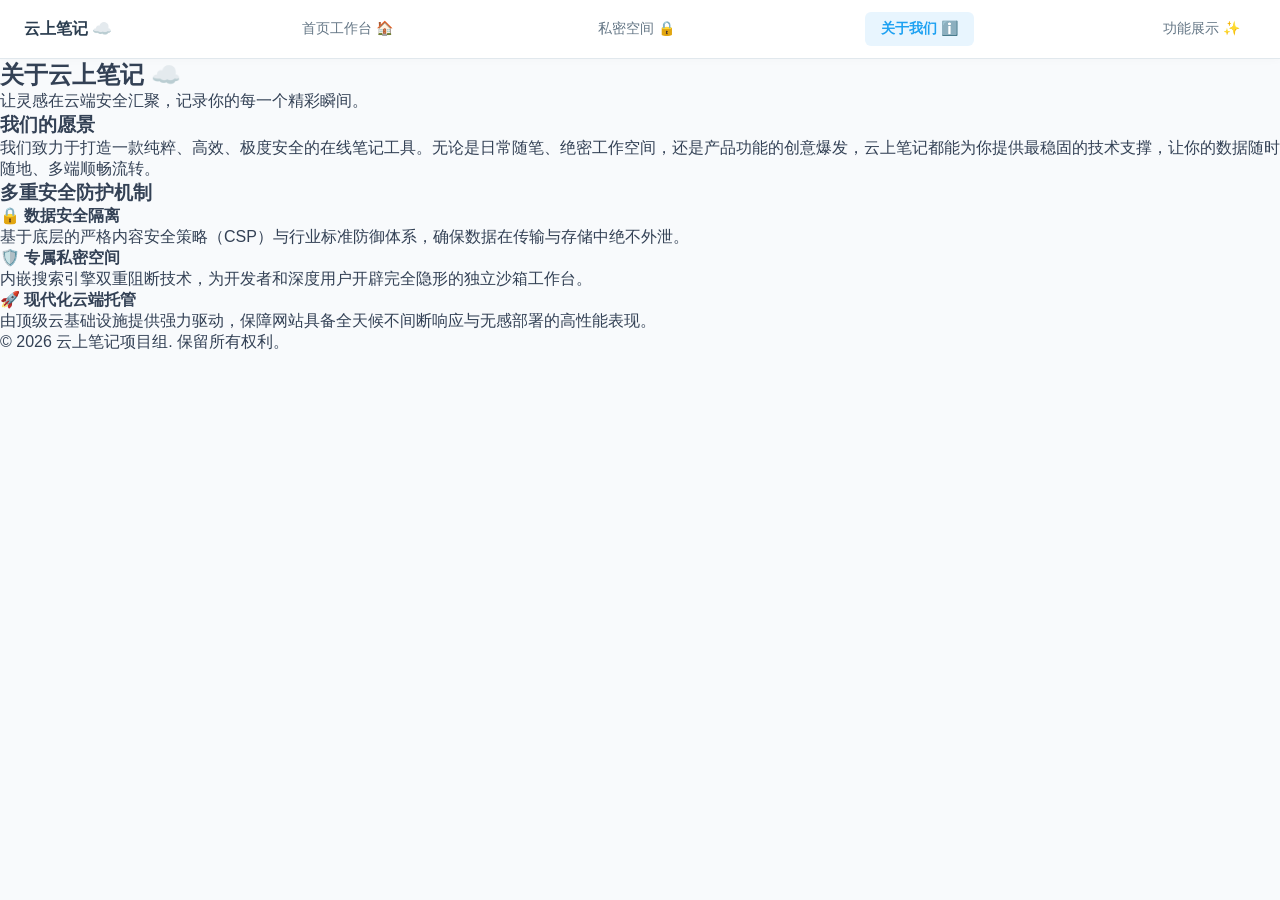
==== about.html @ c50e2f8d "Add files via upload" ====
<!DOCTYPE html>
<html lang="zh-CN">
<head>
    <meta charset="UTF-8">
    <meta name="viewport" content="width=device-width, initial-scale=1.0">
    <title>关于我们 - 云上笔记</title>
    
    <!-- 引入全站统一的样式表（包含导航栏样式） -->
    <link rel="stylesheet" href="style.css">
    <!-- 引入关于我们的专属独立样式表 (拒绝内联) -->
    <link rel="stylesheet" href="about_style.css">
</head>
<body>

    <!-- 🌟 全局导航栏的空盒子，页面加载时 common.js 会自动把导航栏塞进这里 -->
    <div id="global-navbar"></div>

    <!-- 关于我们的核心内容大容器 -->
    <div class="about-container">
        <section class="about-hero">
            <h1>关于云上笔记 ☁️</h1>
            <p class="subtitle">让灵感在云端安全汇聚，记录你的每一个精彩瞬间。</p>
        </section>

        <section class="about-section">
            <h3>我们的愿景</h3>
            <p>我们致力于打造一款纯粹、高效、极度安全的在线笔记工具。无论是日常随笔、绝密工作空间，还是产品功能的创意爆发，云上笔记都能为你提供最稳固的技术支撑，让你的数据随时随地、多端顺畅流转。</p>
        </section>

        <section class="about-section">
            <h3>多重安全防护机制</h3>
            <div class="features-grid">
                <div class="feature-item">
                    <h4>🔒 数据安全隔离</h4>
                    <p>基于底层的严格内容安全策略（CSP）与行业标准防御体系，确保数据在传输与存储中绝不外泄。</p>
                </div>
                <div class="feature-item">
                    <h4>🛡️ 专属私密空间</h4>
                    <p>内嵌搜索引擎双重阻断技术，为开发者和深度用户开辟完全隐形的独立沙箱工作台。</p>
                </div>
                <div class="feature-item">
                    <h4>🚀 现代化云端托管</h4>
                    <p>由顶级云基础设施提供强力驱动，保障网站具备全天候不间断响应与无感部署的高性能表现。</p>
                </div>
            </div>
        </section>

        <footer class="about-footer">
            <p>© 2026 云上笔记项目组. 保留所有权利。</p>
        </footer>
    </div>

    <!-- 🌟 引入公共脚本：负责全自动拉取导航栏并实现当前页（关于我们）高亮 -->
    <script src="common.js"></script>
</body>
</html>
---- style.css ----
/* 全局样式重置 */
* {
    margin: 0;
    padding: 0;
    box-sizing: border-box;
    font-family: 'PingFang SC', 'Microsoft YaHei', sans-serif;
}

body {
    background-color: #f8fafc;
    color: #334155;
    min-height: 100vh;
    display: flex;
    flex-direction: column;
    overflow-x: hidden;
    -webkit-text-size-adjust: 100%;
}

button,
input,
textarea {
    font-family: inherit;
}

.logo-svg {
    width: 40px;
    height: 40px;
    flex-shrink: 0;
}

/* 导航栏 */
header {
    background-color: #ffffff;
    padding: 10px 20px;
    border-bottom: 1px solid #e2e8f0;
    box-shadow: 0 1px 3px rgba(0,0,0,0.05);
}

.logo-container {
    display: flex;
    align-items: center;
    gap: 12px;
}

.logo-container h1 {
    font-size: 20px;
    color: #1e3a8a;
    font-weight: 600;
}

/* 主体布局 */
.main-container {
    display: flex;
    flex: 1 1 auto;
    overflow: hidden;
    min-height: 0;
}

/* 侧边栏 */
.sidebar {
    width: 260px;
    min-width: 260px;
    background-color: #ffffff;
    border-right: 1px solid #e2e8f0;
    padding: 20px 15px;
    display: flex;
    flex-direction: column;
    gap: 15px;
}

.sidebar-header,
.editor-header {
    display: flex;
    justify-content: space-between;
    align-items: center;
    gap: 12px;
}

.sidebar-header h2,
.editor-header h2 {
    font-size: 18px;
    color: #1e293b;
}

.sidebar-actions {
    display: flex;
    justify-content: flex-start;
    margin-bottom: 12px;
}

.sidebar-actions .btn-primary {
    width: 100%;
}

.sidebar-header {
    align-items: center;
}

.sidebar-header .btn-nav {
    padding: 8px 12px;
    font-size: 13px;
}

.notes-list.collapsed {
    display: none;
}

.editor-header {
    margin-bottom: 16px;
}

.editor-title-group p.editor-hint {
    margin-top: 4px;
    font-size: 13px;
    color: #64748b;
}

.btn-primary {
    background-color: #3b82f6;
    color: white;
    border: none;
    padding: 12px;
    border-radius: 8px;
    font-size: 15px;
    cursor: pointer;
    font-weight: 500;
    transition: background 0.2s;
}

.btn-primary:hover {
    background-color: #2563eb;
}
.btn-primary:disabled,
.btn-secondary:disabled {
    opacity: 0.6;
    cursor: not-allowed;
}

.notes-list {
    flex: 1;
    overflow-y: auto;
    display: flex;
    flex-direction: column;
    gap: 8px;
}

.note-item {
    padding: 12px;
    background: #f8fafc;
    border-radius: 6px;
    cursor: pointer;
    border: 1px solid transparent;
    transition: all 0.2s;
}

.note-item:hover, .note-item.active {
    background: #eff6ff;
    border-color: #bfdbfe;
}

.note-item-title {
    font-weight: 500;
    font-size: 14px;
    line-height: 1.4;
    word-break: break-word;
    overflow: hidden;
    text-overflow: ellipsis;
    display: -webkit-box;
    -webkit-line-clamp: 2;
    line-clamp: 2;
    -webkit-box-orient: vertical;
}

/* 编辑器区域 */
.editor-area {
    flex: 1 1 auto;
    display: flex;
    flex-direction: column;
    background: #ffffff;
    padding: 30px;
    min-width: 0;
}

.input-title {
    border: none;
    outline: none;
    font-size: 24px;
    font-weight: 600;
    margin-bottom: 20px;
    color: #1e293b;
    width: 100%;
}

.textarea-content {
    flex: 1;
    border: none;
    outline: none;
    resize: none;
    font-size: 16px;
    line-height: 1.6;
    color: #334155;
}

.editor-footer {
    padding-top: 15px;
    border-top: 1px solid #f1f5f9;
    display: flex;
    justify-content: space-between;
    align-items: center;
    flex-wrap: wrap;
    gap: 10px;
}

.editor-footer button {
    float: none !important;
}

.status-text {
    font-size: 12px;
    color: #94a3b8;
    flex: 1 1 auto;
    min-width: 120px;
}

@media screen and (max-width: 820px) {
    header {
        padding: 12px 16px;
    }

    .header-container {
        flex-direction: column;
        align-items: stretch;
    }

    .user-auth-zone {
        justify-content: space-between;
        width: 100%;
    }

    .main-container {
        flex-direction: column;
        overflow: visible;
    }

    .sidebar {
        width: 100%;
        min-width: 0;
        border-right: none;
        border-bottom: 1px solid #e2e8f0;
        padding: 16px;
    }

    .sidebar-header,
    .editor-header {
        flex-direction: column;
        align-items: stretch;
    }

    .editor-area {
        padding: 20px;
    }

    .input-title {
        font-size: 20px;
    }

    .textarea-content {
        font-size: 15px;
    }

    .editor-footer {
        justify-content: flex-start;
        flex-direction: column;
        align-items: stretch;
    }

    .editor-footer button {
        width: 100%;
    }

    .modal-content {
        padding: 24px;
    }
}

@media screen and (max-width: 520px) {
    header {
        padding: 12px 12px;
    }

    .logo-container {
        gap: 10px;
    }

    .logo-container h1 {
        font-size: 18px;
    }

    .user-auth-zone {
        gap: 10px;
    }

    .sidebar {
        padding: 14px 12px;
    }

    .btn-primary,
    .btn-secondary,
    .btn-danger,
    .btn-nav {
        width: 100%;
        padding: 12px;
        font-size: 14px;
    }

    .sidebar-header,
    .editor-header {
        align-items: stretch;
    }

    .editor-header h2 {
        font-size: 16px;
    }

    .editor-title-group p.editor-hint {
        font-size: 12px;
    }

    .modal-content {
        padding: 20px;
    }
}

/* 顶部导航增强 */
.header-container {
    display: flex;
    justify-content: space-between;
    align-items: center;
    flex-wrap: wrap;
    gap: 12px;
}
.user-auth-zone {
    display: flex;
    align-items: center;
    gap: 15px;
    flex-wrap: wrap;
}
.user-email {
    font-size: 14px;
    color: #64748b;
}
.btn-secondary {
    background-color: #f1f5f9;
    color: #334155;
    border: 1px solid #cbd5e1;
    padding: 8px 16px;
    border-radius: 6px;
    cursor: pointer;
    font-size: 14px;
}
.btn-secondary:hover {
    background-color: #e2e8f0;
}
.btn-text {
    background: none;
    border: none;
    color: #64748b;
    cursor: pointer;
}

/* 弹窗样式 */
.modal {
    position: fixed;
    top: 0; left: 0; width: 100vw; height: 100vh;
    background: rgba(0, 0, 0, 0.4);
    display: flex;
    justify-content: center;
    align-items: center;
    z-index: 999;
}
.hidden {
    display: none !important;
}

.modal.hidden {
    display: none !important;
}
.modal-content {
    background: white;
    padding: 30px;
    border-radius: 12px;
    width: min(90vw, 360px);
    display: flex;
    flex-direction: column;
    gap: 15px;
    box-shadow: 0 10px 25px rgba(0,0,0,0.1);
}
.auth-mode-buttons {
    display: flex;
    gap: 10px;
}
.auth-mode-buttons button {
    flex: 1;
}
.auth-error {
    color: #dc2626;
    font-size: 13px;
    min-height: 18px;
}
.modal-content h2 {
    font-size: 20px;
    color: #1e293b;
}
.modal-content input {
    padding: 10px;
    border: 1px solid #cbd5e1;
    border-radius: 6px;
    outline: none;
}
.modal-content input:focus {
    border-color: #3b82f6;
    box-shadow: 0 0 0 3px rgba(59, 130, 246, 0.15);
}
.modal-buttons {
    display: flex;
    flex-direction: column;
    gap: 10px;
    margin-top: 10px;
}

/* Title confirm modal overrides */
#title-confirm-modal .modal-content {
    width: min(90vw, 420px);
}
#generated-title-input {
    padding: 10px;
    border: 1px solid #cbd5e1;
    border-radius: 6px;
    outline: none;
}
#generated-title-input:focus {
    border-color: #10b981;
    box-shadow: 0 0 0 3px rgba(16,185,129,0.12);
}
.placeholder-text {
    text-align: center;
    color: #94a3b8;
    margin-top: 40px;
    font-size: 14px;
}

.noscript-warning {
    padding: 18px 16px;
    text-align: center;
    background: #fef2f2;
    color: #b91c1c;
    border-bottom: 1px solid #fca5a5;
    font-size: 14px;
}

.btn-danger {
    background-color: #ef4444;
    color: white;
    border: none;
    padding: 6px 12px;
    border-radius: 6px;
    cursor: pointer;
    font-size: 13px;
    transition: background 0.2s;
}
.btn-danger:hover {
    background-color: #dc2626;
}
.btn-danger:disabled {
    background-color: #f1f5f9;
    color: #cbd5e1;
    cursor: not-allowed;
}

.btn-nav {
    background: none;
    border: 1px solid #dcdde1;
    padding: 6px 12px;
    font-size: 13px;
    border-radius: 4px;
    cursor: pointer;
    color: #7f8c8d;
    transition: all 0.2s;
}
.btn-nav:hover {
    background-color: #f5f6fa;
    color: #2c3e50;
    border-color: #b2bec3;
}

#global-navbar {
    display: flex;
    justify-content: space-between; /* 🌟 核心：两端对齐，中间拉开 */
    align-items: center;            /* 上下垂直居中 */
    background-color: #ffffff;
    padding: 12px 24px;
    border-bottom: 1px solid #e1e8ed;
    box-shadow: 0 2px 8px rgba(0,0,0,0.02);
    box-sizing: border-box;
}


/* 🌟 2. 子元素使用独特的专用前缀 g-nav__，哪怕你原本的 CSS 里有同名样式也互不干扰 */
.g-nav__item {
    text-decoration: none !important; /* 强制去掉所有可能继承的下划线 */
    color: #657786 !important;       /* 确保导航字色不受页面全局字色影响 */
    font-size: 14px;
    font-weight: 500;
    padding: 8px 16px;
    border-radius: 6px;
    transition: all 0.2s ease;
    display: inline-flex;
    align-items: center;
}

/* 🌟 3. 悬浮状态也进行前缀绑定 */
.g-nav__item:hover {
    color: #1da1f2 !important;
    background-color: #f5f8fa !important;
}

/* 左侧标题的专属高级样式 */
.nav-logo {
    font-weight: bold;
    font-size: 16px;
    color: #2c3e50;
}



/* 🌟 当前页面对应的导航项激活状态 */
.g-nav__item.is-active {
    color: #1da1f2 !important;           /* 字体变成科技蓝 */
    background-color: #e8f5fe !important; /* 背景变成很淡的蓝色底框 */
    font-weight: bold;                   /* 字体加粗 */
}
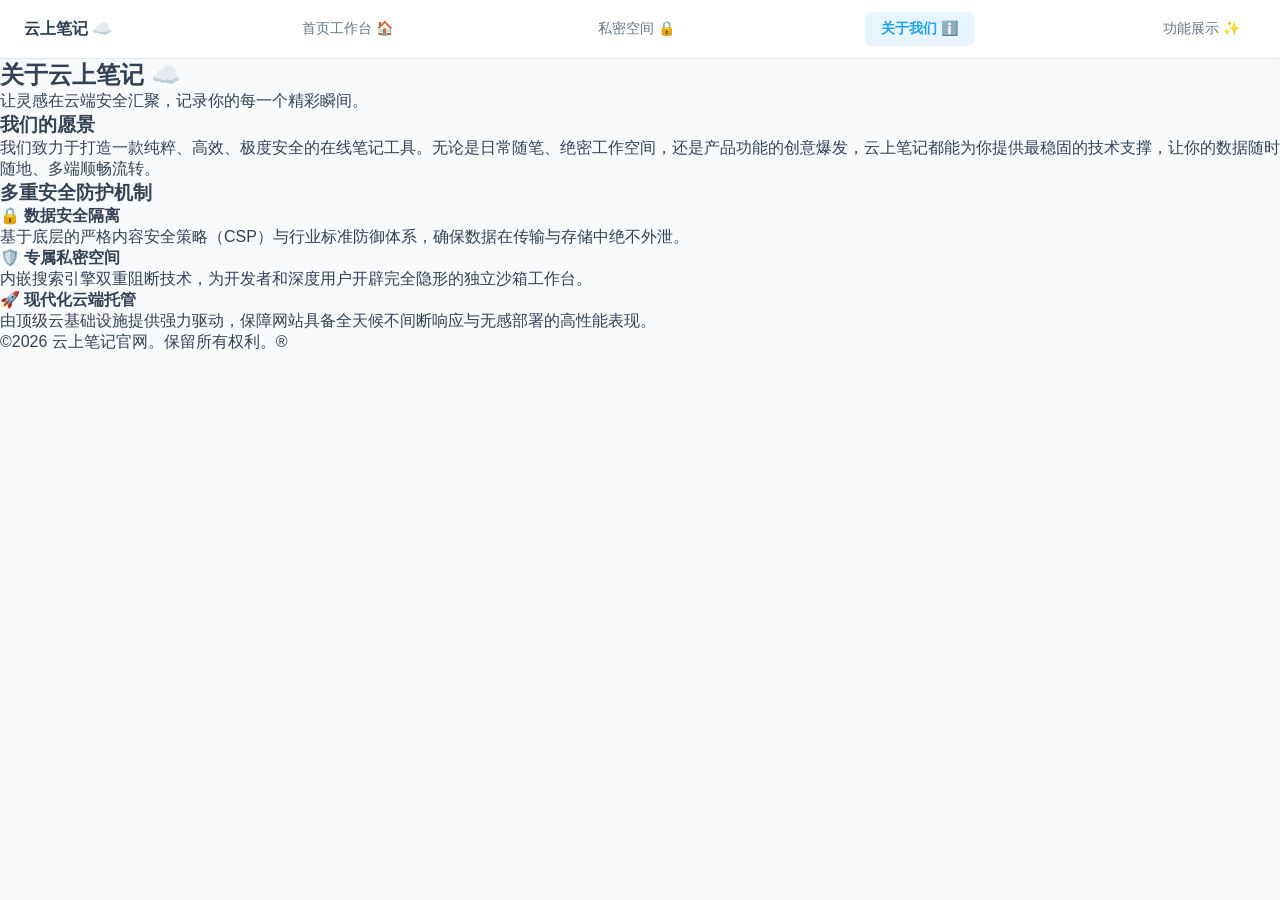
==== commit 9d291d39: "Update about.html" ====
--- a/about.html
+++ b/about.html
@@ -4,18 +4,13 @@
     <meta charset="UTF-8">
     <meta name="viewport" content="width=device-width, initial-scale=1.0">
     <title>关于我们 - 云上笔记</title>
-    
-    <!-- 引入全站统一的样式表（包含导航栏样式） -->
     <link rel="stylesheet" href="style.css">
-    <!-- 引入关于我们的专属独立样式表 (拒绝内联) -->
     <link rel="stylesheet" href="about_style.css">
 </head>
 <body>
 
-    <!-- 🌟 全局导航栏的空盒子，页面加载时 common.js 会自动把导航栏塞进这里 -->
     <div id="global-navbar"></div>
 
-    <!-- 关于我们的核心内容大容器 -->
     <div class="about-container">
         <section class="about-hero">
             <h1>关于云上笔记 ☁️</h1>
@@ -46,11 +41,9 @@
         </section>
 
         <footer class="about-footer">
-            <p>© 2026 云上笔记项目组. 保留所有权利。</p>
+            <p>&copy;2026 云上笔记官网。保留所有权利。&reg;</p>
         </footer>
     </div>
-
-    <!-- 🌟 引入公共脚本：负责全自动拉取导航栏并实现当前页（关于我们）高亮 -->
     <script src="common.js"></script>
 </body>
 </html>
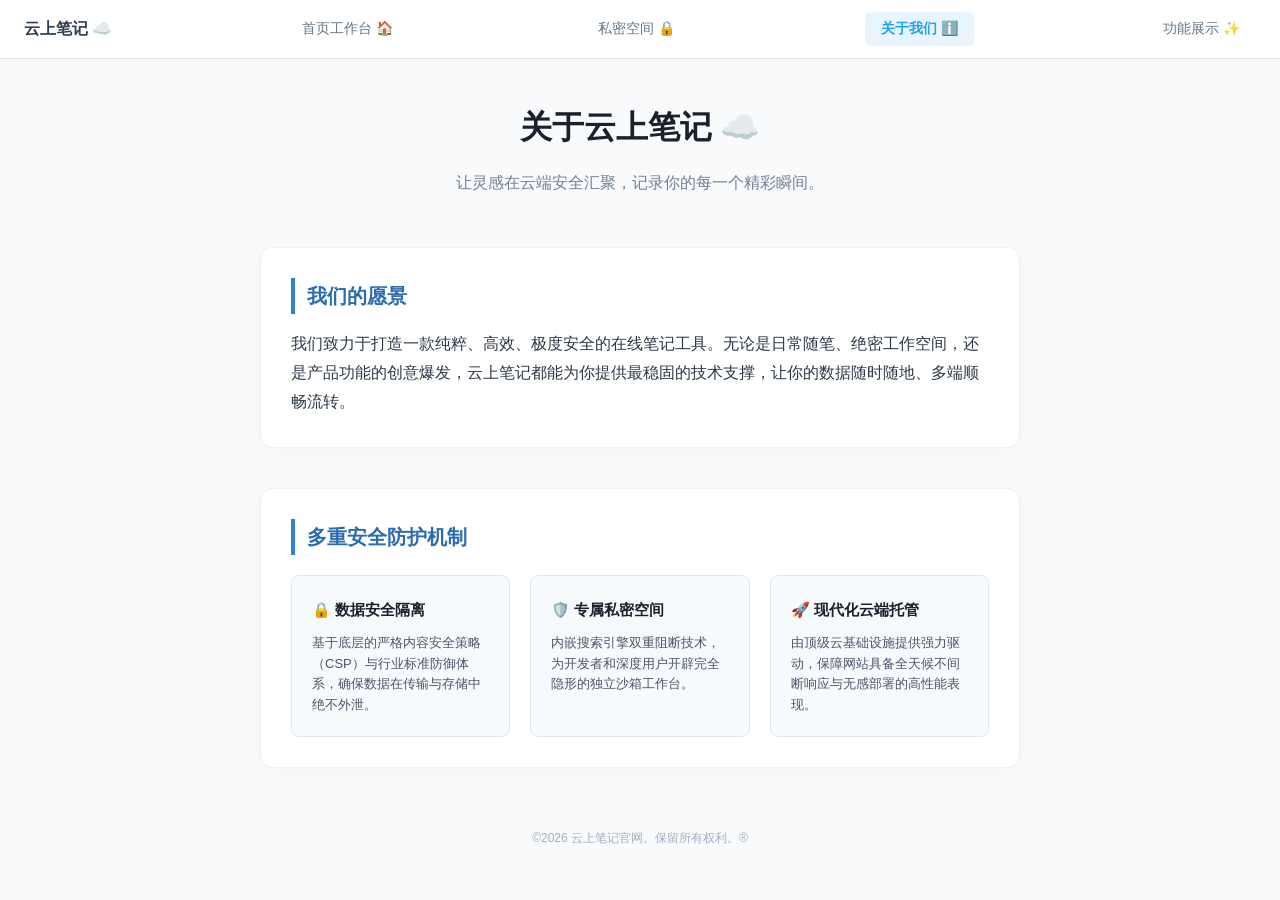
==== commit ba676f92: "Update about.html" ====
--- a/about.html
+++ b/about.html
@@ -5,7 +5,7 @@
     <meta name="viewport" content="width=device-width, initial-scale=1.0">
     <title>关于我们 - 云上笔记</title>
     <link rel="stylesheet" href="style.css">
-    <link rel="stylesheet" href="about_style.css">
+    <link rel="stylesheet" href="about.css">
 </head>
 <body>
 
--- a/style.css
+++ b/style.css
@@ -1,4 +1,3 @@
-/* 全局样式重置 */
 * {
     margin: 0;
     padding: 0;
@@ -28,7 +27,6 @@
     flex-shrink: 0;
 }
 
-/* 导航栏 */
 header {
     background-color: #ffffff;
     padding: 10px 20px;
@@ -48,7 +46,6 @@
     font-weight: 600;
 }
 
-/* 主体布局 */
 .main-container {
     display: flex;
     flex: 1 1 auto;
@@ -56,7 +53,6 @@
     min-height: 0;
 }
 
-/* 侧边栏 */
 .sidebar {
     width: 260px;
     min-width: 260px;
@@ -171,7 +167,6 @@
     -webkit-box-orient: vertical;
 }
 
-/* 编辑器区域 */
 .editor-area {
     flex: 1 1 auto;
     display: flex;
@@ -331,7 +326,6 @@
     }
 }
 
-/* 顶部导航增强 */
 .header-container {
     display: flex;
     justify-content: space-between;
@@ -368,7 +362,6 @@
     cursor: pointer;
 }
 
-/* 弹窗样式 */
 .modal {
     position: fixed;
     top: 0; left: 0; width: 100vw; height: 100vh;
@@ -495,8 +488,8 @@
 
 #global-navbar {
     display: flex;
-    justify-content: space-between; /* 🌟 核心：两端对齐，中间拉开 */
-    align-items: center;            /* 上下垂直居中 */
+    justify-content: space-between; 
+    align-items: center;        
     background-color: #ffffff;
     padding: 12px 24px;
     border-bottom: 1px solid #e1e8ed;
@@ -505,10 +498,9 @@
 }
 
 
-/* 🌟 2. 子元素使用独特的专用前缀 g-nav__，哪怕你原本的 CSS 里有同名样式也互不干扰 */
 .g-nav__item {
-    text-decoration: none !important; /* 强制去掉所有可能继承的下划线 */
-    color: #657786 !important;       /* 确保导航字色不受页面全局字色影响 */
+    text-decoration: none !important; 
+    color: #657786 !important;      
     font-size: 14px;
     font-weight: 500;
     padding: 8px 16px;
@@ -518,13 +510,11 @@
     align-items: center;
 }
 
-/* 🌟 3. 悬浮状态也进行前缀绑定 */
 .g-nav__item:hover {
     color: #1da1f2 !important;
     background-color: #f5f8fa !important;
 }
 
-/* 左侧标题的专属高级样式 */
 .nav-logo {
     font-weight: bold;
     font-size: 16px;
@@ -532,10 +522,8 @@
 }
 
 
-
-/* 🌟 当前页面对应的导航项激活状态 */
 .g-nav__item.is-active {
-    color: #1da1f2 !important;           /* 字体变成科技蓝 */
-    background-color: #e8f5fe !important; /* 背景变成很淡的蓝色底框 */
-    font-weight: bold;                   /* 字体加粗 */
-}
+    color: #1da1f2 !important;          
+    background-color: #e8f5fe !important; 
+    font-weight: bold;                   
+}
--- a/about.css
+++ b/about.css
@@ -0,0 +1,125 @@
+.about-container {
+    max-width: 800px;
+    margin: 40px auto;
+    padding: 0 20px;
+    color: #2d3748;
+    line-height: 1.8;
+}
+
+.about-hero {
+    text-align: center;
+    margin-bottom: 50px;
+}
+
+.about-hero h1 {
+    font-size: 32px;
+    color: #1a202c;
+    margin-bottom: 12px;
+}
+
+.subtitle {
+    font-size: 16px;
+    color: #718096;
+}
+
+.about-section {
+    margin-bottom: 40px;
+    background: #ffffff;
+    padding: 30px;
+    border-radius: 12px;
+    box-shadow: 0 4px 12px rgba(0, 0, 0, 0.02);
+    border: 1px solid #edf2f7;
+}
+
+.about-section h3 {
+    font-size: 20px;
+    color: #2b6cb0;
+    margin-top: 0;
+    margin-bottom: 16px;
+    border-left: 4px solid #3182ce;
+    padding-left: 12px;
+}
+
+.features-grid {
+    display: flex;
+    gap: 20px;
+    margin-top: 20px;
+}
+
+.feature-item {
+    flex: 1;
+    background: #f7fafc;
+    padding: 20px;
+    border-radius: 8px;
+    border: 1px solid #e2e8f0;
+}
+
+.feature-item h4 {
+    margin-top: 0;
+    margin-bottom: 10px;
+    color: #1a202c;
+    font-size: 15px;
+}
+
+.feature-item p {
+    font-size: 13px;
+    color: #4a5568;
+    margin: 0;
+    line-height: 1.6;
+}
+
+.about-footer {
+    text-align: center;
+    margin-top: 60px;
+    font-size: 12px;
+    color: #a0aec0;
+}
+
+@media (max-width: 768px) {
+    .features-grid {
+        flex-direction: column;
+    }
+}
+
+
+#global-navbar {
+    display: flex;
+    justify-content: space-between; 
+    align-items: center;          
+    background-color: #ffffff;
+    padding: 12px 24px;
+    border-bottom: 1px solid #e1e8ed;
+    box-shadow: 0 2px 8px rgba(0,0,0,0.02);
+    box-sizing: border-box;
+}
+
+
+.g-nav__item {
+    text-decoration: none !important; 
+    color: #657786 !important;       
+    font-size: 14px;
+    font-weight: 500;
+    padding: 8px 16px;
+    border-radius: 6px;
+    transition: all 0.2s ease;
+    display: inline-flex;
+    align-items: center;
+}
+
+.g-nav__item:hover {
+    color: #1da1f2 !important;
+    background-color: #f5f8fa !important;
+}
+
+.nav-logo {
+    font-weight: bold;
+    font-size: 16px;
+    color: #2c3e50;
+}
+
+
+.g-nav__item.is-active {
+    color: #1da1f2 !important;         
+    background-color: #e8f5fe !important; 
+    font-weight: bold;              
+}
